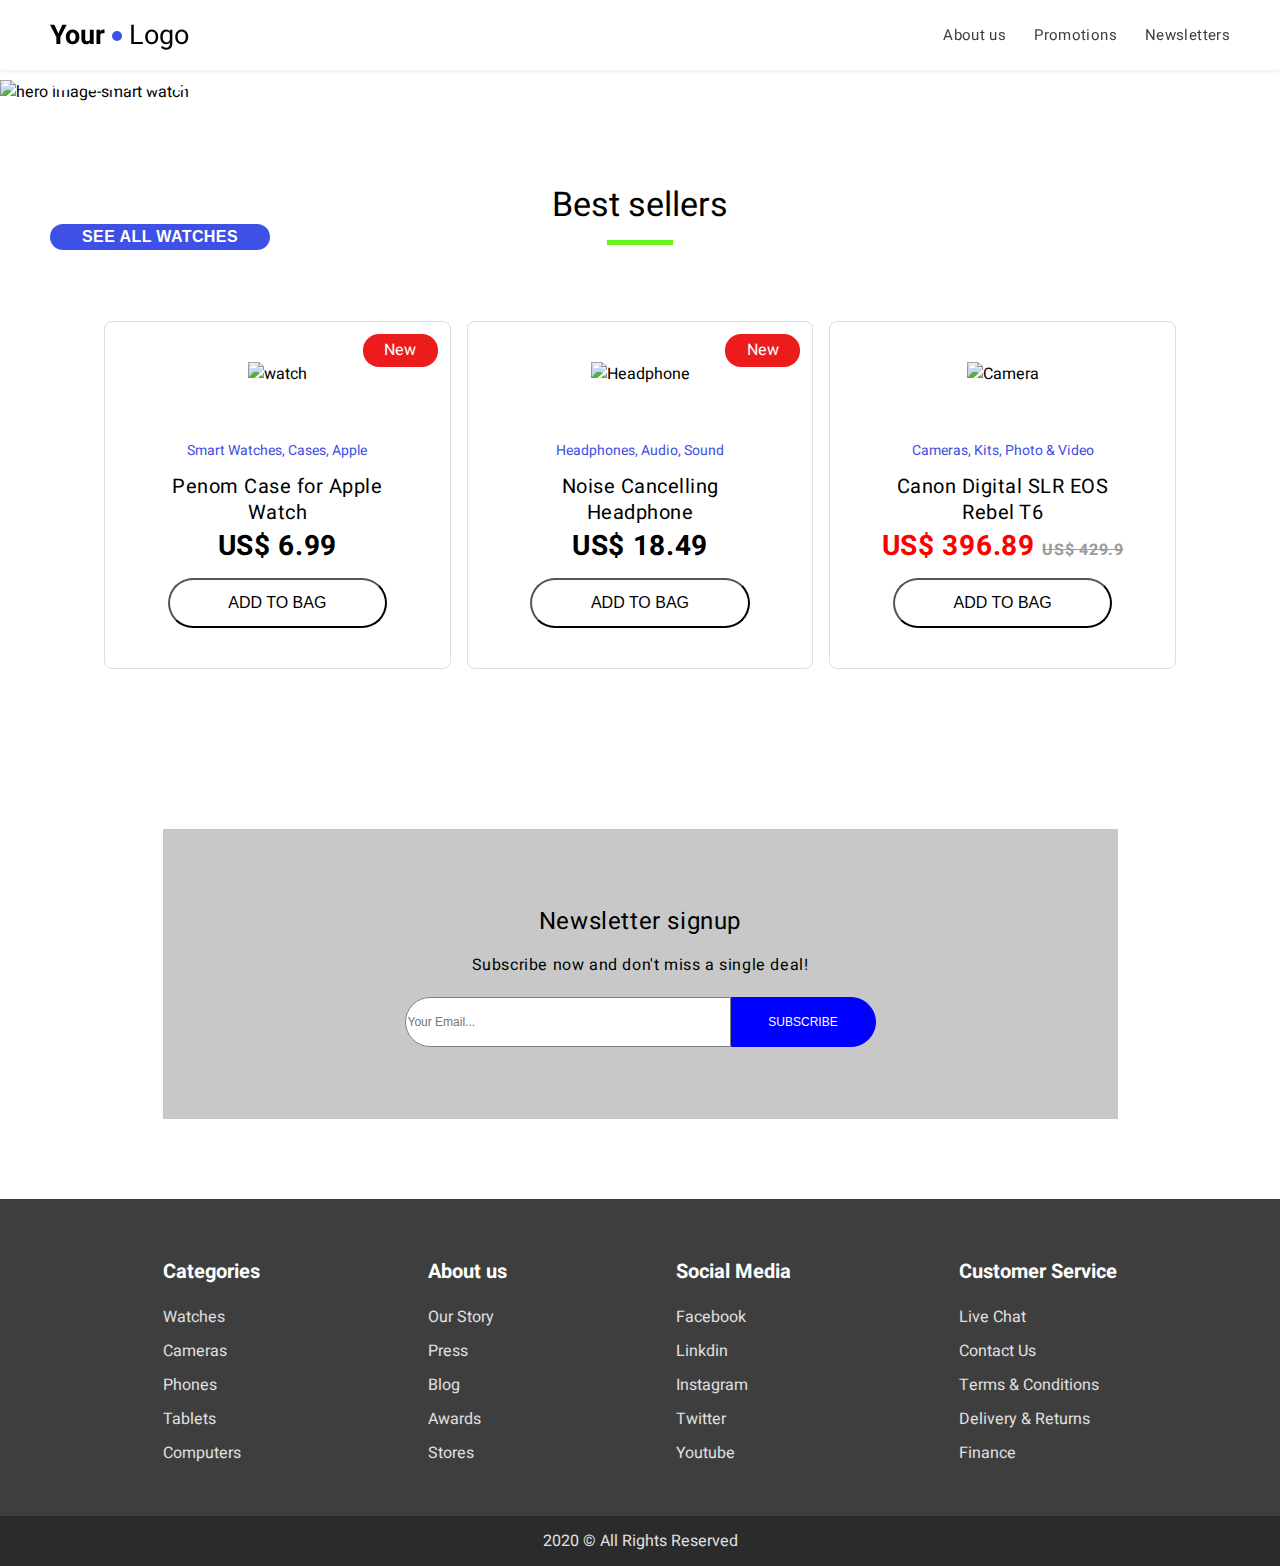
==== index.html @ e19c4d2d "changes" ====
<!DOCTYPE html>
<html lang="en">
  <head>
    <meta charset="UTF-8" />
    <meta name="viewport" content="width=device-width, initial-scale=1.0" />
    <link rel="stylesheet" href="css/stylesheet2.css">
    <link
      href="https://fonts.googleapis.com/css2?family=Heebo:wght@300;400;700&display=swap"
      rel="stylesheet"
    />
    <title>Assignment-2</title>
  </head>
  <body>
    <header>
      <div class="container">
        <section class="logo">
          <strong>Your</strong>
          <span class="blue-dot"></span> 
          <span>Logo</span>
        </section>
        <nav>
          <ul>
            <li><a href="">About us</a></li>
            <li><a href="">Promotions</a></li>
            <li><a href="">Newsletters</a></li>
        </ul>
        </nav>
      </div>
    </header>
    <section class="hero">
      <img src="C:\Users\yashs\Desktop\jinkalshah\practice\Assignment 2\images\Hero_Desktop.jpg" alt="hero image-smart watch">
      <div class="hero-content">
        <div class="container">
          <h1>Explore our new smart watch series</h1>
          <p>
            Lorem ipsum dolor sit amet, consectetur adipiscing elit. 
            In pellentesque, nisi id viverra aliquam, libero ipsum vehicula.
          </p>
          <button>SEE ALL WATCHES</button>   
        </div>
      </div>
    </section>
    <section class="best-seller">
      <h2>Best sellers</h2>
      <hr>
      <div class="product-slider">
        <div class="container">
          <div class="product new">
            <div class="product-picture">
            </div>
              <div class="product-information">
                <img src="C:\Users\yashs\Desktop\jinkalshah\practice\Assignment 2\images\Watch_case (1).jpg" alt="watch">
              </div>
              <div class="product-info">
                <h5 class="categories">Smart Watches, Cases, Apple</h5>
                <h4 class="title">Penom Case for Apple Watch</h4>
                <h3 class="price">US$ 6.99</h3>
                <button>ADD TO BAG</button>
              </div>
          </div>

          <div class="product new">
            <div class="product-picture">
          </div>
            <div class="product-information">
              <img src="C:\Users\yashs\Desktop\jinkalshah\practice\Assignment 2\images\Headphone.jpg" alt="Headphone">
            </div>
            <div class="product-info">
              <h5 class="categories">Headphones, Audio, Sound</h5>
              <h4 class="title">Noise Cancelling Headphone</h4>
              <h3 class="price">US$ 18.49</h3>
              <button>ADD TO BAG</button>
            </div>
          </div>

          <div class="product">
            <div class="product-picture">
            </div>
              <div class="product-information">
                <img src="C:\Users\yashs\Desktop\jinkalshah\practice\Assignment 2\images\Camera.jpg" alt="Camera">
              </div>
              <div class="product-info">
                <h5 class="categories">Cameras, Kits, Photo & Video</h5>
                <h4 class="title">Canon Digital SLR EOS Rebel T6</h4>
                <h3 class="price">
                  <span class="discountant-price">US$ 396.89</span>
                  <span class="original-price">US$ 429.9</span>
                </h3>
                <button>ADD TO BAG</button>
              </div>
            </div>
        </div>
      </div>
    </section>
    <section class="newsletter">
      <h3>Newsletter signup</h3>
      <p>Subscribe now and don't miss a single deal!</p>
      <form>
        <input type="email" name="email" placeholder="Your Email...">
        <button type="submit">Subscribe</button>
      </form>
    </section>
    <footer>
      <div class="bottom-nav">
        <div class="container">
          <ul>
            <li class="list-title">Categories</li>
            <li><a href="#">Watches</a></li>
            <li><a href="#">Cameras</a></li>
            <li><a href="#">Phones</a></li>
            <li><a href="#">Tablets</a></li>
            <li><a href="#">Computers</a></li>
          </ul>
          <ul>
            <li class="list-title">About us</li>
            <li><a href="#">Our Story</a></li>
            <li><a href="#">Press</a></li>
            <li><a href="#">Blog</a></li>
            <li><a href="#">Awards</a></li>
            <li><a href="#">Stores</a></li>
          </ul>
          <ul>
            <li class="list-title">Social Media</li>
            <li><a href="#">Facebook</a></li>
            <li><a href="#">Linkdin</a></li>
            <li><a href="#">Instagram</a></li>
            <li><a href="#">Twitter</a></li>
            <li><a href="#">Youtube</a></li> 
          </ul>
          <ul>
            <li class="list-title">Customer Service</li>
            <li><a href="#">Live Chat</a></li>
            <li><a href="#">Contact Us</a></li>
            <li><a href="#">Terms & Conditions</a></li>
            <li><a href="#">Delivery & Returns</a></li>
            <li><a href="#">Finance</a></li>  
          </ul>
        </div>
      </div>
      <div class="copyright-text">2020 © All Rights Reserved</div>
    </footer>
  </body>
</html>
---- css/stylesheet2.css ----
body{
    margin:0;
    font-family: 'heebo',sans-serif;
    padding-top: 80px;
}
.container{
    max-width: 1180px;
    margin: auto;
    padding: 0 16px;
}
header{
    height: 70px;
    background: #FFFFFF;
    box-shadow: 0px 1px 6px rgba(0, 0, 0, 0.1);
    position: fixed;
    top: 0;
    left: 0;
    width: 100%;
    z-index: 1;
}
header .container{
    display: flex;
    align-items: center;
    justify-content: space-between;
    height: 100%;
}
header .logo{
    display: inline-block;
    font-size: 27px;
}
header .logo .blue-dot{
    background-color: #3e50e5;
    width: 10px;
    height: 10px;
    display: inline-block;
    vertical-align: middle;
    border-radius: 6px;
}
header nav{
    display: inline-block;
}
ul{
    margin: 0;
    padding: 0;
}
header nav ul li{
    display: inline-block;
}
header nav ul a{
    font-size: 15px;
    letter-spacing: 0.37px;
    color: #3e3e3e;
    margin-right: 24px;
    text-decoration: none;
}
header nav ul li:last-of-type a{
    margin-right: 0;
}
section.hero{
    position: relative;
}
section.hero img{
    width: 100%;
    height: auto;
}
.hero-content{
    position: absolute;
    top: 0;
    left: 0;
    width: 100%;
    height: 100%;
    z-index: 0;
}
.hero-content .container{
    display: flex;
    flex-direction: column;
    justify-content: center;
    height: 100%;
}
.hero-content h1{
    max-width: 440px;
    color: #FFFFFF;
    font-size: 50px;
    letter-spacing: 1.25px;
    line-height: 56px;
    margin-bottom: 16px;
    margin-top: 0;
    font-weight: normal;
}
.hero-content p{
    max-width: 505px;
    color: #FFFFFF;
    font-size: 20px;
    letter-spacing: 0.5px;
    line-height: 28px;
    font-weight: 300;
    margin-bottom: 21px;
    margin-top: 0;
}
.hero-content button{
    font-weight: 400;
    font-size: 16px;
    line-height: 24px;
    width: 220px;
    height: 50px;
    max-width: 100%;
    border-radius: 92px;
    background-color: #3E50E5;
    color: #FFFFFF;
    font-weight: 700;
    letter-spacing: 0.4px;
    text-align: center;
    border: none;
    text-transform: uppercase;
}
section.best-seller{
    padding: 80px;
}
section.best-seller h2{
    text-align: center;
    font-weight: normal;
    font-size: 34px;
    line-height: 42px;
    margin: 0 0 14px 0;
}
section.best-seller hr{
    border: none;
    border-top: 5px solid#67F11D;
    width: 66px;
}
section.best-seller .product-slider{
    margin-top: 76px;
}
section.best-seller .container{
    display: flex;
    justify-content: space-around;  
}
section.best-seller .product-slider .product{
    border: 1px solid #DDDDDD;
    border-radius: 8px;
    width: 33%;
    text-align: center;
    margin: 0 8px;
    padding: 40px;
    position: relative;
    display: flex;
    flex-direction: column;
    justify-content: space-between;
}
section.best-seller .product-slider .product img{
    max-width: 100%;
}
section.best-seller .product-slider .product.new::before{
    content: "New";
    border-radius: 16px;
    background: var(--red, #EC1C1C);
    width: 67px;
    height: 25px;
    text-align: center;
    color: #FFFFFF;
    position: absolute;
    top: 12px;
    right: 12px;
    padding: 4px;
}
section.best-seller .product-slider .product .product-info{     
    margin-top: 50px;
}
section.best-seller .product-slider .product .product-info .categories{   
    color: #3E50E5;  
    font-weight: normal;
    font-size: 14px;
    line-height: 30px;
    margin-bottom: 8px;
    margin-top: 0;
}
section.best-seller .product-slider .product .product-info .title{  
    font-weight: 400;
    font-size: 20px;
    letter-spacing: 0.5px;
    line-height: 26px;
    margin-bottom: 6px;
    margin-top: 0; 
}
section.best-seller .product-slider .product .product-info .price{ 
    font-weight: 700;
    font-size: 28px;
    letter-spacing: 0.7px;
    line-height: 30px;  
    margin-bottom: 16px;
    margin-top: 0;
}
section.best-seller .product-slider .product .product-info .price .discountant-price{
    color: red; 
}
section.best-seller .product-slider .product .product-info .price .original-price{
    font-size: 16px;
    line-height: 24px;
    color: #9B9B9B;
    width: 86px;
    height: 31px;
    text-decoration: line-through;
}
section.best-seller .product-slider .product .product-info button{
    height: 50px; 
    width: 219.5px;
    border-radius: 220px;
    text-transform: uppercase;
    background-color: white;
    font-weight: 400;
    font-size: 16px;
    line-height: 24px;
}
section.newsletter {
    background-color: #C8C8C8;
    max-width: 955px;
    text-align: center;
    padding: 72px 0;
    margin: 80px auto;
}
section.newsletter h3{
    font-size: 24px;
    line-height: 42px;
    letter-spacing: 0.6px;
    font-weight: normal;
    margin-top: 0;
    margin-bottom: 10px;
}
section.newsletter p{
    font-size: 16px;
    line-height: 24px;
    letter-spacing: 0.6px;
    font-weight: normal;
    margin-top: 0;
    margin-bottom: 20px;
}
section.newsletter form{
   display: flex;
   justify-content: center;
}
section.newsletter form input{
    width: 326px;
    height: 50px;
    max-width: 80%;
    box-sizing: border-box;
    border-radius: 30px 0px 0px 30px;
    border: 1px solid grey;
    color: var(--gray, #3E3E3E);
    font-size: 12px;
    line-height: 18px;
}
section.newsletter form button{
    width: 145px;
    height: 50px;
    max-width: 20%;
    border-radius: 0px 25px 25px 0px;
    background-color:  blue;
    box-sizing: border-box;
    border: 1px solid blue;
    color: var(--whight, #FFF);
    text-align: center;
    font-size: 12px;
    line-height: 18px;
    text-transform: uppercase;
}
footer .bottom-nav{
    color: var(--whight, #FFF);
    font-size: 20px;
    line-height: 26px;
    background: var(--gray, #3E3E3E);
    width: 100%;
    height: 317px;
}
footer .copyright-text{
    color: #E0E0E0;
    font-size: 16px;
    line-height: 22px;
    background: #2B2B2B;
    width: 100%;
    height: 50px;
    display: flex;
    justify-content: center;
    align-items: center;
}
footer .bottom-nav .container{
    max-width: 955px;
    display: flex;
    justify-content: space-between;
}
footer .bottom-nav ul{
    list-style: none;
}
footer .bottom-nav ul li.list-title{
    color: var(--whight, #FFF);
    font-size: 20px;
    font-weight: 700;
    line-height: 26px;
    margin-top: 60px;
    margin-bottom: 20px;
}
footer .bottom-nav ul li a{
    font-size: 16px;
    line-height: 24px;
    color: #E0E0E0;
    margin-top: 0;
    margin-bottom: 10px;
    text-decoration: none;
    display: block;
}
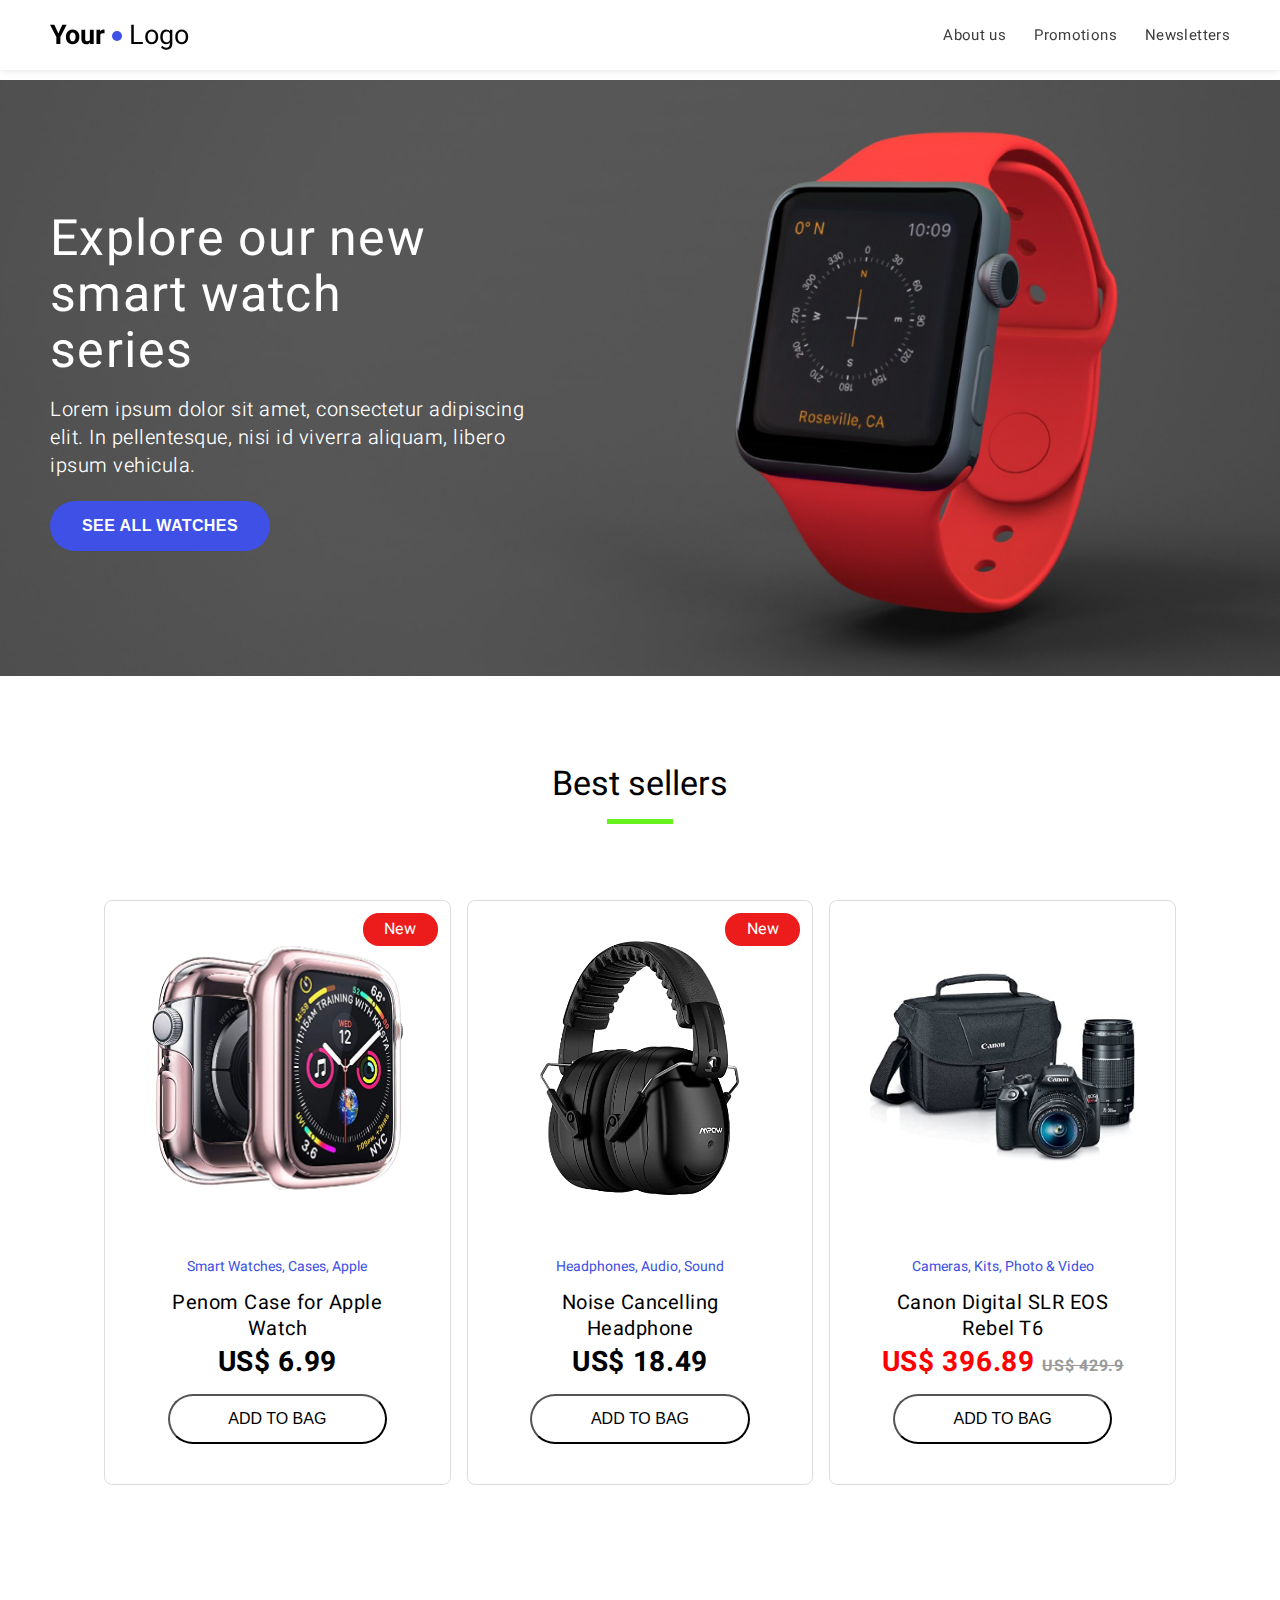
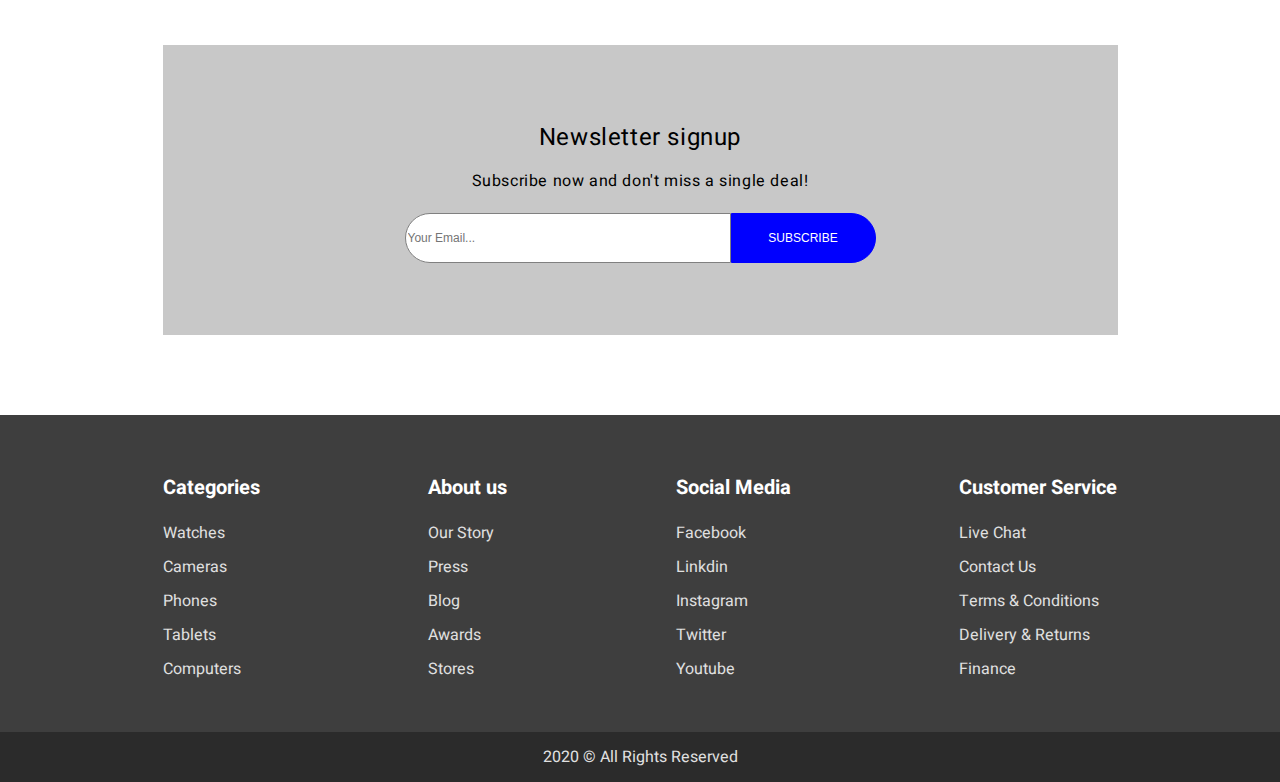
==== commit d7aefa49: "changes" ====
--- a/index.html
+++ b/index.html
@@ -28,7 +28,7 @@
       </div>
     </header>
     <section class="hero">
-      <img src="C:\Users\yashs\Desktop\jinkalshah\practice\Assignment 2\images\Hero_Desktop.jpg" alt="hero image-smart watch">
+      <img src="images\Hero_Desktop.jpg" alt="hero image-smart watch">
       <div class="hero-content">
         <div class="container">
           <h1>Explore our new smart watch series</h1>
@@ -49,7 +49,7 @@
             <div class="product-picture">
             </div>
               <div class="product-information">
-                <img src="C:\Users\yashs\Desktop\jinkalshah\practice\Assignment 2\images\Watch_case (1).jpg" alt="watch">
+                <img src="images\Watch_case (1).jpg" alt="watch">
               </div>
               <div class="product-info">
                 <h5 class="categories">Smart Watches, Cases, Apple</h5>
@@ -63,7 +63,7 @@
             <div class="product-picture">
           </div>
             <div class="product-information">
-              <img src="C:\Users\yashs\Desktop\jinkalshah\practice\Assignment 2\images\Headphone.jpg" alt="Headphone">
+              <img src="images\Headphone.jpg" alt="Headphone">
             </div>
             <div class="product-info">
               <h5 class="categories">Headphones, Audio, Sound</h5>
@@ -77,7 +77,7 @@
             <div class="product-picture">
             </div>
               <div class="product-information">
-                <img src="C:\Users\yashs\Desktop\jinkalshah\practice\Assignment 2\images\Camera.jpg" alt="Camera">
+                <img src="images\Camera.jpg" alt="Camera">
               </div>
               <div class="product-info">
                 <h5 class="categories">Cameras, Kits, Photo & Video</h5>
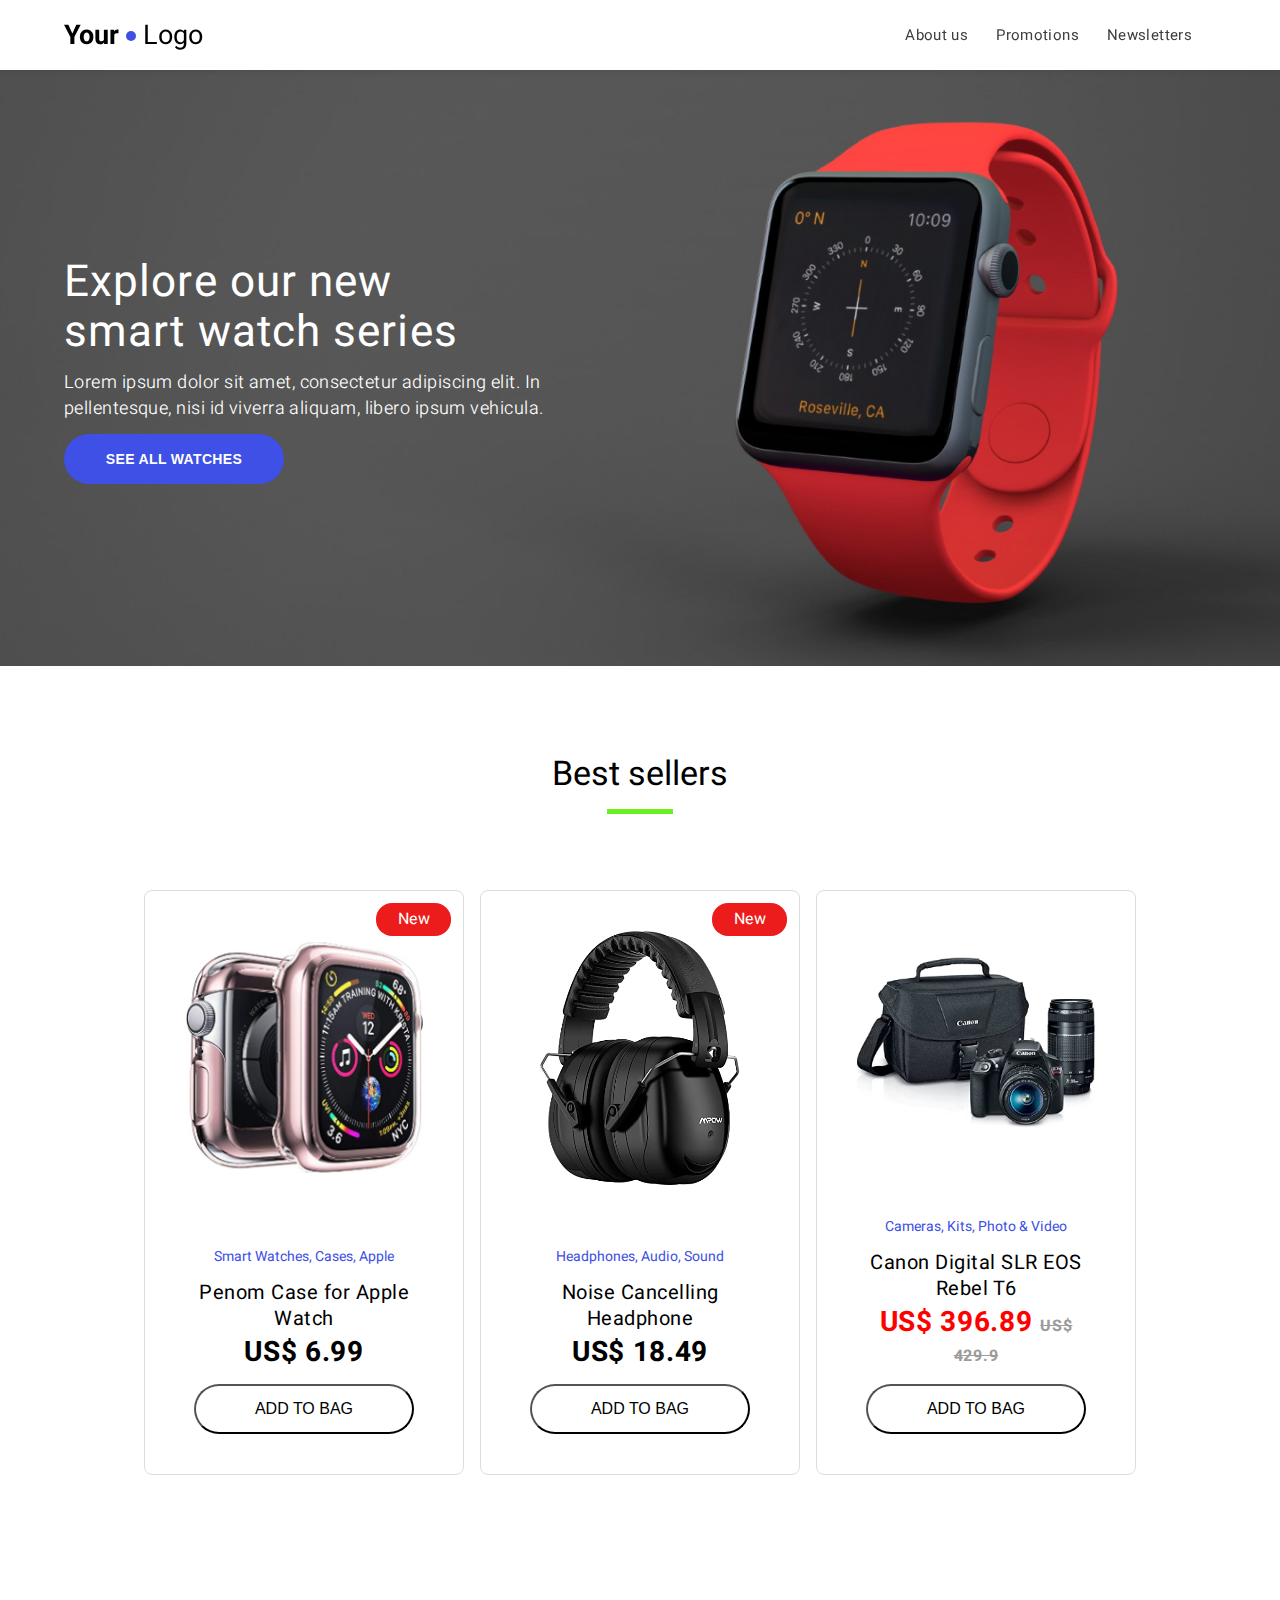
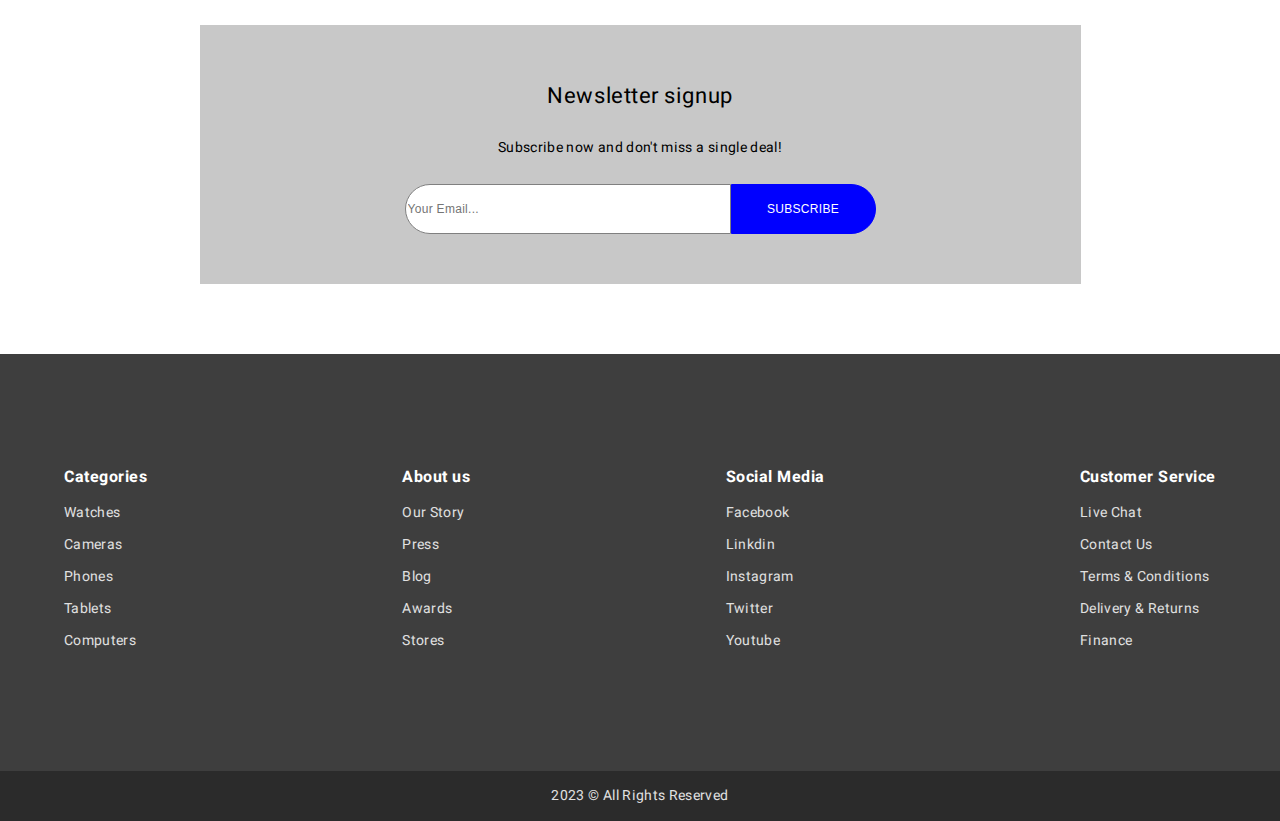
==== commit 7134a69c: "responsive" ====
--- a/index.html
+++ b/index.html
@@ -23,6 +23,7 @@
             <li><a href="">About us</a></li>
             <li><a href="">Promotions</a></li>
             <li><a href="">Newsletters</a></li>
+            <li class="menu-icon"><img src="images/menu_icon.png" alt="menu-icon"></li>
         </ul>
         </nav>
       </div>
@@ -137,7 +138,7 @@
           </ul>
         </div>
       </div>
-      <div class="copyright-text">2020 © All Rights Reserved</div>
+      <div class="copyright-text">2023 &copy; All Rights Reserved</div>
     </footer>
   </body>
 </html>--- a/css/stylesheet2.css
+++ b/css/stylesheet2.css
@@ -4,10 +4,12 @@
     padding-top: 80px;
 }
 .container{
-    max-width: 1180px;
+    width: 1440px;
+    max-width: 90%;
     margin: auto;
     padding: 0 16px;
 }
+
 header{
     height: 70px;
     background: #FFFFFF;
@@ -46,12 +48,21 @@
 header nav ul li{
     display: inline-block;
 }
-header nav ul a{
+header nav ul li.menu-icon{
+    display: none;
+}
+header nav ul li.menu-icon img{
+    vertical-align: middle;
+}
+header nav ul li a{
     font-size: 15px;
     letter-spacing: 0.37px;
     color: #3e3e3e;
     margin-right: 24px;
     text-decoration: none;
+}
+header nav ul li a:hover{
+    color: #3e50e5;
 }
 header nav ul li:last-of-type a{
     margin-right: 0;
@@ -112,6 +123,12 @@
     text-align: center;
     border: none;
     text-transform: uppercase;
+    cursor: pointer;
+}
+.hero-content button:hover{
+    background-color: white;
+    border:1px solid #3E50E5;
+    color: blue;
 }
 section.best-seller{
     padding: 80px;
@@ -146,6 +163,7 @@
     display: flex;
     flex-direction: column;
     justify-content: space-between;
+    cursor: pointer;
 }
 section.best-seller .product-slider .product img{
     max-width: 100%;
@@ -210,6 +228,11 @@
     font-weight: 400;
     font-size: 16px;
     line-height: 24px;
+}
+section.best-seller .product-slider .product:hover .product-info button{
+    background-color: #3E50E5;
+    color: white;
+    border: 1px solid black;
 }
 section.newsletter {
     background-color: #C8C8C8;
@@ -262,6 +285,12 @@
     font-size: 12px;
     line-height: 18px;
     text-transform: uppercase;
+    cursor: pointer;
+}
+section.newsletter form button:hover{
+    background-color: white;
+    color: blue;
+    border: 1px solid grey;
 }
 footer .bottom-nav{
     color: var(--whight, #FFF);
@@ -307,3 +336,389 @@
     text-decoration: none;
     display: block;
 }
+footer .bottom-nav ul li a:hover{
+    font-size: 20px;
+}
+
+/***********************css media query************************/
+
+/* **********************************
+******  CSS MEDIA QUERIES ********* 
+************************************/
+
+/* Start of Design for Small Desktops */
+@media screen and (max-width: 1440px) {
+
+    .container {
+        width: 1180px;
+    }
+
+    body {
+        padding-top: 70px;
+    }
+
+    header {
+        height: 70px;
+    }
+
+    .hero-content h1 {
+        font-size: 44px;
+        letter-spacing: 1.1px;
+        line-height: 50px;
+        margin-bottom: 12px;
+    }
+    
+    .hero-content p {
+        font-size: 18px;
+        letter-spacing: 0.45px;
+        line-height: 26px;
+        margin-bottom: 12px;
+    }
+    
+    .hero-content button {
+        font-size: 14px;
+        letter-spacing: 0.35px;
+        line-height: 21px;
+        
+    }
+
+    section.best-sellers {
+        padding-top: 70px;
+    }
+    
+    section.best-sellers h2 {
+        line-height: 38px;
+        margin: 0 0 16px 0;
+    }
+
+    section.best-sellers .product-slider {
+        margin-top: 70px;
+    }
+    
+    
+    section.best-sellers .product-slider .product .product-info .categories {
+        font-size: 12px;
+        letter-spacing: 0.3px;
+        line-height: 30px;
+
+    }
+    
+    section.best-sellers .product-slider .product .product-info .title {
+        font-size: 16px;
+        letter-spacing: 0.5px;
+        line-height: 26px;
+        
+    }
+    
+    section.best-sellers .product-slider .product .product-info .price {
+        font-size: 24px;
+        font-weight: 700;
+        letter-spacing: 0.6px;
+        margin-bottom: 12px;
+    }
+    
+    section.best-sellers .product-slider .product .product-info .price .original-price {
+        font-size: 14px;
+        letter-spacing: 0.35px;
+        line-height: 30px;
+        display: block;
+        line-height: 16px;
+    }
+    
+    section.best-sellers .product-slider .product .product-info button {
+        height: 40px;
+        width: 180px;
+        letter-spacing: 0.35px;
+        line-height: 21px;
+    }
+
+    section.newsletter {
+        width: 881px;
+        max-width: 100%;
+        padding: 50px 0;
+        margin: 70px auto;
+    }
+    
+    section.newsletter h3 {
+        font-size: 22px;
+        letter-spacing: 0.55px;
+        line-height: 42px;
+    }
+    
+    section.newsletter p {
+        font-size: 14px;
+        letter-spacing: 0.35px;
+        line-height: 42px;
+        margin-bottom: 15px;
+    }
+    
+    section.newsletter form input {
+        font-size: 12px;
+        letter-spacing: 0.3px;
+        line-height: 18px;
+    }
+    
+    section.newsletter form button {
+        font-size: 12px;
+        letter-spacing: 0.3px;
+        line-height: 18px;
+    }
+
+    footer .bottom-nav {
+        padding: 50px 0;
+    }
+    
+    footer .bottom-nav .container {
+        max-width: 90%;
+    }
+    
+    footer .bottom-nav ul li a {
+        font-size: 14px;
+        letter-spacing: 0.35px;
+        line-height: 22px;
+    }
+    
+    footer .bottom-nav ul li.list-title {
+        font-size: 16px;
+        letter-spacing: 0.5px;
+        line-height: 26px;
+        margin-bottom: 12px;
+    }
+    
+    footer .copyright-text {
+        height: 50px;
+        font-size: 14px;
+        letter-spacing: 0.35px;
+        line-height: 22px;
+        text-align: center;
+    }
+
+}
+/* End of Design for Small Desktops */
+
+/* Start of Design for Tablets */
+@media screen and (max-width: 960px) {
+
+    .container {
+        max-width: 92%;
+    }
+
+    header .logo {
+        font-size: 24px;
+    }
+
+    header nav ul li {
+        display: none;
+    }
+    
+    header nav ul li.menu-icon {
+        display: inline-block;
+    }
+
+    .hero-content h1 {
+        font-size: 40px;
+        letter-spacing: 1px;
+        line-height: 46px;
+    }
+    
+    .hero-content p {
+        font-size: 16px;
+        letter-spacing: 0.4px;
+        line-height: 24px;
+    }
+    
+    .hero-content button {
+        font-size: 14px;
+        letter-spacing: 0.35px;
+        line-height: 21px;
+        width: 196px;
+        
+    }
+
+    section.best-sellers {
+        padding-top: 50px;
+    }
+    
+    section.best-sellers h2 {
+        font-size: 28px;
+        letter-spacing: 0.7px;
+        line-height: 38px;
+        margin: 0 0 12px 0;
+    }
+
+    section.best-sellers .product-slider {
+        margin-top: 48px;
+    }
+    
+    section.best-sellers .product-slider .product .product-info .categories {
+        font-size: 12px;
+        letter-spacing: 0.3px;
+        line-height: 30px;
+        margin-bottom: 5px;
+    }
+    
+    section.best-sellers .product-slider .product .product-info .title {
+        font-size: 13px;
+        letter-spacing: 0.5px;
+        line-height: 18px;
+        margin-bottom: 8px;
+    }
+    
+    section.best-sellers .product-slider .product .product-info .price {
+        font-size: 16px;
+        letter-spacing: 0.4px;
+        line-height: 30px;
+    }
+    
+    section.best-sellers .product-slider .product .product-info .price .original-price {
+        font-size: 9px;
+        letter-spacing: 0.23px;
+        line-height: 30px;
+        display: block;
+        line-height: 14px;
+    }
+    
+    section.best-sellers .product-slider .product .product-info button {
+        height: 36px;
+        width: 193px;
+        font-size: 12px;
+        letter-spacing: 0.3px;
+        line-height: 18px;
+    }
+
+    section.best-sellers .product-slider .product.new::before {
+        font-size: 11px;
+        font-weight: 700;
+        letter-spacing: 0.27px;
+        padding: 0px 12px;
+    }
+
+    section.newsletter {
+        width: 100%;
+        max-width: 100%;
+        padding: 50px 0;
+        margin: 50px auto;
+    }
+    
+    section.newsletter h3 {
+        font-size: 22px;
+        letter-spacing: 0.55px;
+        line-height: 42px;
+    }
+    
+    section.newsletter p {
+        font-size: 14px;
+        letter-spacing: 0.35px;
+        line-height: 42px;
+    }
+
+    footer .bottom-nav {
+        padding: 50px 0;
+    }
+    
+    footer .bottom-nav .container {
+        max-width: 90%;
+    }
+    
+
+}
+/* End of Design for Tablets */
+
+/* Start of Design for Mobile Phones */
+@media screen and (max-width: 576px) {
+
+    header .logo {
+        font-size: 18px;
+    }
+
+    header .logo .blue-dot {
+        width: 7px;
+        height: 7px;
+    }
+
+    .hero-content {
+        position: static;
+    }
+
+    .hero-content h1 {
+        color: #000;
+        font-size: 32px;
+        letter-spacing: 0.8px;
+        line-height: 38px;
+        text-align: center;
+        margin-bottom: 32px;
+        margin-top: 27px;
+    }
+    
+    .hero-content p {
+        display: none;
+    }
+    
+    .hero-content button {
+        font-size: 14px;
+        letter-spacing: 0.35px;
+        line-height: 21px;
+        width: 196px;
+        margin: auto;
+        
+    }
+
+    section.best-sellers {
+        padding-top: 64px;
+    }
+    
+    section.best-sellers h2 {
+        font-size: 24px;
+        letter-spacing: 0.6px;
+        line-height: 38px;
+        margin: 0 0 14px 0;
+    }
+
+    section.best-sellers hr {
+        border-top: 4px solid #67F11D;
+        width: 40px;
+    }
+
+    section.best-sellers .product-slider {
+        margin-top: 42px;
+    }
+    
+    section.best-sellers .product-slider .product .product-info .categories {
+        margin-bottom: 7px;
+    }
+    
+    section.best-sellers .product-slider .product .product-info .title {
+        font-size: 14px;
+        letter-spacing: 0.54px;
+        line-height: 18px;
+    }
+    
+    section.best-sellers .product-slider .product .product-info .price {
+        font-size: 20px;
+        font-weight: 700;
+        letter-spacing: 0.5px;
+    }
+    
+    section.best-sellers .product-slider .product .product-info .price .original-price {
+        font-size: 11px;
+        letter-spacing: 0.28px;
+        line-height: 20px;
+    }
+    
+    section.best-sellers .product-slider .product .product-info button {
+        height: 36px;
+        width: 146px;
+        font-size: 12px;
+        letter-spacing: 0.3px;
+        line-height: 18px;
+    }
+
+    section.newsletter {
+        padding: 44px 0;
+        margin: 100px auto;
+    }
+
+
+
+}
+/* End of Design for Mobile Phones */
